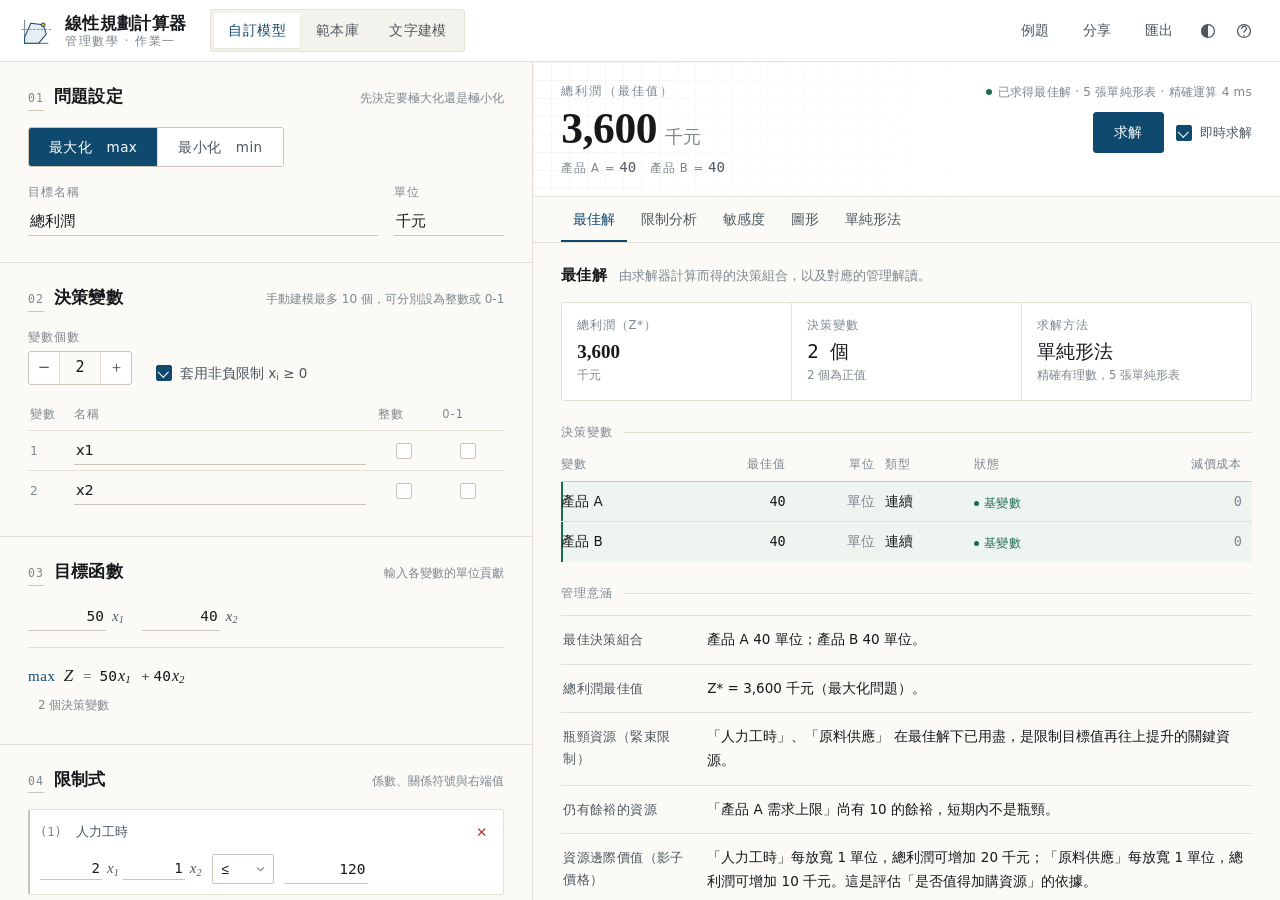
==== index.html @ 7ff19fd4 "Add files via upload" ====
<!DOCTYPE html>
<html lang="zh-Hant-TW" data-theme="light">
<head>
<meta charset="utf-8">
<meta name="viewport" content="width=device-width, initial-scale=1">
<title>線性規劃計算器 · 管理數學作業</title>
<meta name="description" content="可直接在瀏覽器使用的線性規劃計算器：建立模型、精確求解、影子價格與敏感度分析、可行區域圖形、單純形法逐步教學。">
<link rel="stylesheet" href="assets/css/app.css">
</head>
<body>
<a class="skip-link" href="#model-settings">跳至模型設定</a>

<!-- ══════════════════════ 頂部工具列 ══════════════════════ -->
<header class="topbar">
  <div class="brand">
    <svg class="brand-mark" viewBox="0 0 44 44" aria-hidden="true" focusable="false">
      <path class="brand-axis" d="M6 38V8M6 38h30"/>
      <path class="brand-region" d="M6 30 L14 12 L30 14 L34 26 L24 38 L6 38 Z"/>
      <circle class="brand-point" cx="30" cy="14" r="2.4"/>
      <path class="brand-line" d="M2 20 L42 20"/>
    </svg>
    <div class="brand-text">
      <span class="brand-title">線性規劃計算器</span>
      <span class="brand-sub">管理數學 · 作業一</span>
    </div>
  </div>

  <nav class="mode-switch" role="tablist" aria-label="建模方式">
    <button type="button" role="tab" id="tab-model" aria-controls="panel-model" aria-selected="true" data-mode="model">自訂模型</button>
    <button type="button" role="tab" id="tab-library" aria-controls="panel-library" aria-selected="false" data-mode="library">範本庫</button>
    <button type="button" role="tab" id="tab-text" aria-controls="panel-text" aria-selected="false" data-mode="text">文字建模</button>
  </nav>

  <div class="topbar-actions">
    <button type="button" class="btn btn-quiet" id="btn-examples" aria-haspopup="dialog">例題</button>
    <button type="button" class="btn btn-quiet" id="btn-share" aria-haspopup="dialog">分享</button>
    <button type="button" class="btn btn-quiet" id="btn-export" aria-haspopup="dialog">匯出</button>
    <button type="button" class="btn btn-icon" id="btn-theme" title="切換深色／淺色" aria-label="切換深色模式">
      <svg viewBox="0 0 20 20" aria-hidden="true"><circle cx="10" cy="10" r="7.2"/><path d="M10 2.8a7.2 7.2 0 000 14.4z" fill="currentColor" stroke="none"/></svg>
    </button>
    <button type="button" class="btn btn-icon" id="btn-help" title="操作說明（?）" aria-label="操作說明" aria-haspopup="dialog">
      <svg viewBox="0 0 20 20" aria-hidden="true"><path d="M7.6 7.2a2.5 2.5 0 114.1 2c-.9.8-1.7 1.2-1.7 2.3M10 14.6v.6"/><circle cx="10" cy="10" r="7.2"/></svg>
    </button>
  </div>
</header>

<!-- ══════════════════════ 工作台 ══════════════════════ -->
<main class="workbench">

  <!-- ───────────── 左：設定 ───────────── -->
  <section class="pane pane-input" aria-label="模型設定">

    <!-- 模式一：自訂模型 -->
    <div class="panel is-active" id="panel-model" role="tabpanel" aria-labelledby="tab-model">

      <div class="source-banner" id="source-banner" hidden>
        <span class="source-banner-text" id="source-banner-text"></span>
        <button type="button" class="btn btn-link" id="source-banner-reset">回到空白模型</button>
      </div>

      <section class="step" id="model-settings">
        <header class="step-head">
          <span class="step-index">01</span>
          <h2 class="step-title">問題設定</h2>
          <span class="step-hint">先決定要極大化還是極小化</span>
        </header>
        <div class="field-group">
          <div class="segmented" role="radiogroup" aria-label="問題類型">
            <button type="button" role="radio" aria-checked="true" data-sense="max" class="is-active">最大化　max</button>
            <button type="button" role="radio" aria-checked="false" data-sense="min">最小化　min</button>
          </div>
          <div class="field-row">
            <label class="field">
              <span class="field-label">目標名稱</span>
              <input type="text" id="objective-label" class="input" placeholder="總利潤" autocomplete="off">
            </label>
            <label class="field field-narrow">
              <span class="field-label">單位</span>
              <input type="text" id="objective-unit" class="input" placeholder="元" autocomplete="off">
            </label>
          </div>
        </div>
      </section>

      <section class="step">
        <header class="step-head">
          <span class="step-index">02</span>
          <h2 class="step-title">決策變數</h2>
          <span class="step-hint">手動建模最多 10 個，可分別設為整數或 0-1</span>
        </header>
        <div class="field-group">
          <div class="var-toolbar">
            <div class="stepper">
              <span class="field-label">變數個數</span>
              <div class="stepper-control">
                <button type="button" class="stepper-button" id="var-minus" aria-label="減少一個變數">−</button>
                <output id="var-count" class="stepper-value" aria-live="polite">2</output>
                <button type="button" class="stepper-button" id="var-plus" aria-label="增加一個變數">＋</button>
              </div>
            </div>
            <label class="check">
              <input type="checkbox" id="nonneg" checked>
              <span>套用非負限制 x<sub>i</sub> ≥ 0</span>
            </label>
          </div>
          <div class="var-table-wrap">
            <table class="var-table">
              <thead>
                <tr>
                  <th scope="col">變數</th>
                  <th scope="col">名稱</th>
                  <th scope="col">整數</th>
                  <th scope="col">0-1</th>
                </tr>
              </thead>
              <tbody id="var-body"></tbody>
            </table>
          </div>
        </div>
      </section>

      <section class="step">
        <header class="step-head">
          <span class="step-index">03</span>
          <h2 class="step-title">目標函數</h2>
          <span class="step-hint">輸入各變數的單位貢獻</span>
        </header>
        <div class="field-group">
          <div class="coef-grid" id="objective-inputs"></div>
          <div class="math-preview" id="objective-preview" aria-live="polite"></div>
        </div>
      </section>

      <section class="step">
        <header class="step-head">
          <span class="step-index">04</span>
          <h2 class="step-title">限制式</h2>
          <span class="step-hint">係數、關係符號與右端值</span>
        </header>
        <div class="field-group">
          <div id="constraint-list" class="constraint-list"></div>
          <div class="step-actions">
            <button type="button" class="btn btn-outline" id="add-constraint">＋ 新增限制式</button>
            <button type="button" class="btn btn-quiet" id="clear-constraints">清除全部</button>
          </div>
        </div>
      </section>

      <section class="step step-last">
        <header class="step-head">
          <span class="step-index">05</span>
          <h2 class="step-title">模型預覽</h2>
          <span class="step-hint">系統自動排版</span>
        </header>
        <div class="model-sheet">
          <div id="model-preview" class="mathblock" aria-live="polite"></div>
          <div class="model-sheet-actions">
            <button type="button" class="btn btn-quiet btn-small" id="copy-model">複製模型文字</button>
            <button type="button" class="btn btn-quiet btn-small" id="download-json">下載 JSON</button>
          </div>
        </div>
      </section>
    </div>

    <!-- 模式二：範本庫 -->
    <div class="panel" id="panel-library" role="tabpanel" aria-labelledby="tab-library" hidden>
      <section class="step">
        <header class="step-head">
          <span class="step-index">A</span>
          <h2 class="step-title">管理科學模型範本</h2>
          <span class="step-hint">輸入問題資料，系統自動建立線性規劃模型</span>
        </header>
        <div id="library-cards" class="template-cards"></div>
      </section>
      <section class="step step-last" id="template-form-section" hidden>
        <header class="step-head">
          <span class="step-index">B</span>
          <h2 class="step-title" id="template-form-title">資料輸入</h2>
          <span class="step-hint" id="template-form-hint"></span>
        </header>
        <div id="template-form"></div>
        <div class="step-actions">
          <button type="button" class="btn btn-primary" id="template-build">建立模型並求解</button>
          <button type="button" class="btn btn-quiet" id="template-cancel">取消</button>
        </div>
      </section>
    </div>

    <!-- 模式三：文字建模 -->
    <div class="panel" id="panel-text" role="tabpanel" aria-labelledby="tab-text" hidden>
      <section class="step">
        <header class="step-head">
          <span class="step-index">C</span>
          <h2 class="step-title">用一段話描述問題</h2>
          <span class="step-hint">離線規則引擎會抽取產品、利潤、資源與上限</span>
        </header>
        <div class="field-group">
          <label class="field">
            <span class="field-label">問題描述</span>
            <textarea id="nl-input" class="input textarea" rows="7" spellcheck="false"
              placeholder="例如：某工廠生產 A、B 兩種產品。每單位 A 的利潤為 30 元，每單位 B 的利潤為 50 元……"></textarea>
          </label>
          <div class="sample-row">
            <span class="field-label">範例文字</span>
            <button type="button" class="chip" data-sample="production">生產組合</button>
            <button type="button" class="chip" data-sample="diet">飼料配方</button>
            <button type="button" class="chip" data-sample="shorthand">速記格式</button>
          </div>
          <div class="field-row">
            <button type="button" class="btn btn-primary" id="nl-parse">解析並建立模型</button>
            <span class="field-note">解析結果可再回到「自訂模型」手動調整</span>
          </div>
        </div>
      </section>
      <section class="step step-last" id="nl-result-section" hidden>
        <header class="step-head">
          <span class="step-index">D</span>
          <h2 class="step-title">解析結果</h2>
          <span class="step-hint" id="nl-confidence"></span>
        </header>
        <div id="nl-result"></div>
      </section>
    </div>
  </section>

  <!-- ───────────── 右：結果 ───────────── -->
  <section class="pane pane-result" aria-label="求解結果">
    <div class="result-head" id="result-head">
      <div class="verdict">
        <div class="verdict-label" id="verdict-label">最佳解</div>
        <div class="verdict-value" id="verdict-value">—</div>
        <div class="verdict-sub" id="verdict-sub"></div>
      </div>
      <div class="verdict-side">
        <div class="solve-status" id="solve-status" aria-live="polite"></div>
        <div class="verdict-actions">
          <button type="button" class="btn btn-primary" id="btn-solve">求解</button>
          <label class="check check-compact">
            <input type="checkbox" id="auto-solve" checked>
            <span>即時求解</span>
          </label>
        </div>
      </div>
    </div>

    <div class="result-tabs" role="tablist" aria-label="結果檢視">
      <button type="button" role="tab" aria-selected="true" data-view="solution" class="is-active">最佳解</button>
      <button type="button" role="tab" aria-selected="false" data-view="constraints">限制分析</button>
      <button type="button" role="tab" aria-selected="false" data-view="sensitivity">敏感度</button>
      <button type="button" role="tab" aria-selected="false" data-view="graph">圖形</button>
      <button type="button" role="tab" aria-selected="false" data-view="simplex">單純形法</button>
      <button type="button" role="tab" aria-selected="false" data-view="integer" id="tab-integer" hidden>整數規劃</button>
    </div>

    <div class="result-body" id="result-body" role="tabpanel" tabindex="-1" aria-live="polite"></div>
  </section>
</main>

<!-- ══════════════════════ 對話框 ══════════════════════ -->
<div class="dialog-backdrop" id="dialog-backdrop" hidden>
  <div class="dialog" role="dialog" aria-modal="true" aria-labelledby="dialog-title">
    <header class="dialog-head">
      <h2 class="dialog-title" id="dialog-title">標題</h2>
      <button type="button" class="btn btn-icon" id="dialog-close" aria-label="關閉">✕</button>
    </header>
    <div class="dialog-body" id="dialog-body"></div>
    <footer class="dialog-foot" id="dialog-foot"></footer>
  </div>
</div>

<div class="toast-stack" id="toast-stack" aria-live="polite" aria-atomic="false"></div>

<!-- 行動版底部摘要列 -->
<div class="mobile-bar" id="mobile-bar">
  <div class="mobile-bar-main">
    <span class="mobile-bar-label" id="mobile-bar-label">最佳值</span>
    <span class="mobile-bar-value" id="mobile-bar-value">—</span>
  </div>
  <button type="button" class="btn btn-primary btn-small" id="mobile-bar-jump">查看結果</button>
</div>

<!-- 匯出用列印版面（螢幕上隱藏） -->
<div id="print-report" class="print-report" aria-hidden="true"></div>

<script src="assets/js/fraction.js"></script>
<script src="assets/js/solver.js"></script>
<script src="assets/js/model.js"></script>
<script src="assets/js/recipes.js"></script>
<script src="assets/js/parser.js"></script>
<script src="assets/js/graph.js"></script>
<script src="assets/js/views.js"></script>
<script src="assets/js/app.js"></script>
</body>
</html>
---- assets/css/app.css ----
/* ============================================================================
 * app.css — 線性規劃計算器
 * 設計語彙：管理數學講義／方格紙／雙色印刷（普魯士藍＋螢光筆黃）
 * ==========================================================================*/

/* ─────────────── 設計權杖 ─────────────── */
:root {
  color-scheme: light;

  --paper: #fbfaf7;
  --panel: #ffffff;
  --sunken: #f4f2ec;
  --ink: #16191c;
  --ink-2: #4d585f;
  --ink-3: #7c878e;
  --rule: #e4e0d6;
  --rule-strong: #cbc5b6;
  --grid: #efebe1;

  --pruss: #0f4a6e;
  --pruss-deep: #0a3450;
  --pruss-soft: #e6eef4;
  --marker: #f2c230;
  --marker-soft: #fbf3d6;
  --crimson: #a93b2e;
  --crimson-soft: #f8e9e6;
  --jade: #1c6b57;
  --jade-soft: #e3f0eb;

  --shadow-card: 0 1px 0 rgba(22, 25, 28, 0.03), 0 18px 40px -32px rgba(22, 25, 28, 0.5);
  --radius: 3px;
  --radius-lg: 5px;

  --font-serif: "Noto Serif TC", "Songti TC", "PMingLiU", Georgia, serif;
  --font-sans: "Noto Sans TC", "Microsoft JhengHei", "Segoe UI", system-ui, sans-serif;
  --font-mono: "Cascadia Mono", "Consolas", ui-monospace, "SFMono-Regular", monospace;

  --topbar-h: 62px;
  --pane-pad: 28px;
}

[data-theme="dark"] {
  color-scheme: dark;

  --paper: #0e1316;
  --panel: #141b1f;
  --sunken: #0a0f12;
  --ink: #e9e6df;
  --ink-2: #a9b4ba;
  --ink-3: #7d888f;
  --rule: #232d33;
  --rule-strong: #36434a;
  --grid: #1a2429;

  --pruss: #6fb2dc;
  --pruss-deep: #8cc6e8;
  --pruss-soft: #122630;
  --marker: #e9be45;
  --marker-soft: #2a2416;
  --crimson: #e07b6d;
  --crimson-soft: #2b1a17;
  --jade: #5bbfa0;
  --jade-soft: #10241e;

  --shadow-card: 0 1px 0 rgba(0, 0, 0, 0.4), 0 24px 48px -32px #000;
}

/* ─────────────── 基礎 ─────────────── */
*,
*::before,
*::after {
  box-sizing: border-box;
}

html,
body {
  height: 100%;
}

body {
  margin: 0;
  background: var(--paper);
  color: var(--ink);
  font-family: var(--font-sans);
  font-size: 15px;
  line-height: 1.7;
  font-feature-settings: "tnum" 0;
  -webkit-font-smoothing: antialiased;
  display: flex;
  flex-direction: column;
  overflow: hidden;
}

h1,
h2,
h3,
h4 {
  margin: 0;
  font-family: var(--font-serif);
  font-weight: 700;
  letter-spacing: -0.01em;
  line-height: 1.35;
}

p {
  margin: 0 0 0.8em;
}

p:last-child {
  margin-bottom: 0;
}

button {
  font: inherit;
  color: inherit;
}

sub {
  font-size: 0.68em;
  line-height: 0;
  vertical-align: baseline;
  position: relative;
  bottom: -0.22em;
  font-feature-settings: "subs";
}

.skip-link {
  position: absolute;
  left: -999px;
  top: 0;
  z-index: 200;
  background: var(--pruss);
  color: #fff;
  padding: 10px 16px;
  border-radius: var(--radius);
}

.skip-link:focus {
  left: 12px;
  top: 12px;
}

:focus-visible {
  outline: 2px solid var(--pruss);
  outline-offset: 2px;
  border-radius: 2px;
}

::selection {
  background: var(--marker);
  color: #16191c;
}

/* ─────────────── 頂部工具列 ─────────────── */
.topbar {
  flex: 0 0 auto;
  height: var(--topbar-h);
  display: flex;
  align-items: center;
  gap: 24px;
  padding: 0 20px;
  border-bottom: 1px solid var(--rule);
  background: var(--panel);
  position: relative;
  z-index: 20;
}

.brand {
  display: flex;
  align-items: center;
  gap: 11px;
  min-width: 0;
}

.brand-mark {
  width: 34px;
  height: 34px;
  flex: 0 0 auto;
  overflow: visible;
}

.brand-axis {
  fill: none;
  stroke: var(--ink-3);
  stroke-width: 1.4;
  stroke-linecap: square;
}

.brand-region {
  fill: var(--pruss-soft);
  stroke: var(--pruss);
  stroke-width: 1.3;
  stroke-linejoin: round;
}

.brand-point {
  fill: var(--marker);
  stroke: var(--pruss-deep);
  stroke-width: 1.2;
}

.brand-line {
  stroke: var(--crimson);
  stroke-width: 1.1;
  stroke-dasharray: 3 2;
  opacity: 0.85;
}

.brand-text {
  display: flex;
  flex-direction: column;
  line-height: 1.25;
  min-width: 0;
}

.brand-title {
  font-family: var(--font-serif);
  font-size: 17px;
  font-weight: 700;
  letter-spacing: 0.02em;
}

.brand-sub {
  font-size: 11.5px;
  color: var(--ink-3);
  letter-spacing: 0.14em;
}

.mode-switch {
  display: flex;
  gap: 2px;
  padding: 3px;
  background: var(--sunken);
  border: 1px solid var(--rule);
  border-radius: var(--radius);
}

.mode-switch button {
  border: 0;
  background: transparent;
  padding: 6px 14px;
  border-radius: 2px;
  font-size: 13.5px;
  color: var(--ink-2);
  cursor: pointer;
  letter-spacing: 0.03em;
  transition: background-color 0.14s ease, color 0.14s ease;
  white-space: nowrap;
}

.mode-switch button:hover {
  color: var(--ink);
  background: color-mix(in srgb, var(--panel) 60%, transparent);
}

.mode-switch button[aria-selected="true"] {
  background: var(--panel);
  color: var(--pruss);
  box-shadow: 0 1px 2px rgba(0, 0, 0, 0.07);
  font-weight: 500;
}

.topbar-actions {
  margin-left: auto;
  display: flex;
  align-items: center;
  gap: 4px;
}

/* ─────────────── 按鈕 ─────────────── */
.btn {
  display: inline-flex;
  align-items: center;
  justify-content: center;
  gap: 6px;
  border: 1px solid transparent;
  background: transparent;
  padding: 7px 14px;
  border-radius: var(--radius);
  font-size: 13.5px;
  cursor: pointer;
  white-space: nowrap;
  transition: background-color 0.14s ease, border-color 0.14s ease, color 0.14s ease,
    transform 0.08s ease;
}

.btn:active {
  transform: translateY(0.5px);
}

.btn-primary {
  background: var(--pruss);
  border-color: var(--pruss);
  color: #fff;
  letter-spacing: 0.04em;
  padding: 8px 20px;
}

.btn-primary:hover {
  background: var(--pruss-deep);
  border-color: var(--pruss-deep);
}

.btn-primary:disabled {
  opacity: 0.45;
  cursor: not-allowed;
}

.btn-outline {
  border-color: var(--rule-strong);
  color: var(--ink-2);
  background: var(--panel);
}

.btn-outline:hover {
  border-color: var(--pruss);
  color: var(--pruss);
}

.btn-quiet {
  color: var(--ink-2);
}

.btn-quiet:hover {
  background: var(--sunken);
  color: var(--ink);
}

.btn-link {
  color: var(--pruss);
  padding: 2px 4px;
  text-decoration: underline;
  text-underline-offset: 3px;
  text-decoration-thickness: 1px;
  font-size: 13px;
}

.btn-icon {
  width: 32px;
  height: 32px;
  padding: 0;
  border-radius: var(--radius);
  color: var(--ink-2);
}

.btn-icon svg {
  width: 18px;
  height: 18px;
  fill: none;
  stroke: currentColor;
  stroke-width: 1.4;
  stroke-linecap: round;
}

.btn-icon:hover {
  background: var(--sunken);
  color: var(--ink);
}

.btn-small {
  padding: 4px 10px;
  font-size: 12.5px;
  border: 1px solid var(--rule);
}

.btn-danger-quiet {
  color: var(--crimson);
}

.btn-danger-quiet:hover {
  background: var(--crimson-soft);
}

/* ─────────────── 工作台 ─────────────── */
.workbench {
  flex: 1 1 auto;
  display: grid;
  grid-template-columns: minmax(430px, 5fr) minmax(520px, 7fr);
  min-height: 0;
}

.pane {
  min-height: 0;
  overflow-y: auto;
  overscroll-behavior: contain;
}

.pane-input {
  border-right: 1px solid var(--rule);
  background: var(--paper);
  padding: 0 0 64px;
}

.pane-result {
  background: var(--paper);
  display: flex;
  flex-direction: column;
  padding: 0;
  overflow: hidden;
}

.pane::-webkit-scrollbar,
.result-body::-webkit-scrollbar,
.table-scroll::-webkit-scrollbar {
  width: 10px;
  height: 10px;
}

.pane::-webkit-scrollbar-thumb,
.result-body::-webkit-scrollbar-thumb,
.table-scroll::-webkit-scrollbar-thumb {
  background: var(--rule-strong);
  border-radius: 6px;
  border: 3px solid var(--paper);
}

/* ─────────────── 步驟區塊 ─────────────── */
.panel {
  display: none;
}

.panel.is-active {
  display: block;
}

.step {
  padding: 24px var(--pane-pad) 26px;
  border-bottom: 1px solid var(--rule);
}

.step-last {
  border-bottom: 0;
}

.step-head {
  display: flex;
  align-items: baseline;
  gap: 10px;
  margin-bottom: 16px;
  flex-wrap: wrap;
}

.step-index {
  font-family: var(--font-mono);
  font-size: 11.5px;
  color: var(--ink-3);
  letter-spacing: 0.1em;
  border-bottom: 1px solid var(--rule-strong);
  padding-bottom: 1px;
}

.step-title {
  font-size: 17px;
  letter-spacing: 0.01em;
}

.step-hint {
  font-size: 12px;
  color: var(--ink-3);
  margin-left: auto;
  text-align: right;
}

.field-group {
  display: flex;
  flex-direction: column;
  gap: 16px;
}

.field-row {
  display: flex;
  gap: 16px;
  align-items: flex-end;
  flex-wrap: wrap;
}

.field {
  display: flex;
  flex-direction: column;
  gap: 4px;
  flex: 1 1 180px;
  min-width: 0;
}

.field-narrow {
  flex: 0 0 110px;
}

.field-label {
  font-size: 11.5px;
  color: var(--ink-3);
  letter-spacing: 0.08em;
}

.field-note {
  font-size: 12px;
  color: var(--ink-3);
}

/* 空白填寫式輸入框：底線 + 聚焦時的螢光筆 */
.input {
  width: 100%;
  border: 0;
  border-bottom: 1px solid var(--rule-strong);
  background: transparent;
  padding: 6px 2px;
  font-family: inherit;
  font-size: 14.5px;
  color: var(--ink);
  border-radius: 0;
  transition: border-color 0.14s ease, background-color 0.14s ease;
}

.input:hover {
  border-bottom-color: var(--ink-3);
}

.input:focus {
  outline: none;
  border-bottom-color: var(--pruss);
  background: linear-gradient(180deg, transparent 40%, var(--marker-soft) 40%);
}

.input::placeholder {
  color: var(--ink-3);
  opacity: 0.72;
}

.input[aria-invalid="true"] {
  border-bottom-color: var(--crimson);
  background: linear-gradient(180deg, transparent 40%, var(--crimson-soft) 40%);
}

.input-num {
  font-family: var(--font-mono);
  font-variant-numeric: tabular-nums;
  text-align: right;
}

.textarea {
  border: 1px solid var(--rule-strong);
  border-radius: var(--radius);
  padding: 10px 12px;
  line-height: 1.75;
  resize: vertical;
  background: var(--panel);
  font-size: 14px;
}

.textarea:focus {
  outline: none;
  border-color: var(--pruss);
  background: var(--panel);
  box-shadow: 0 0 0 3px var(--pruss-soft);
}

.input-boxed {
  border: 1px solid var(--rule-strong);
  border-radius: 2px;
  padding: 4px 6px;
  background: var(--panel);
}

.input-boxed:focus {
  background: var(--panel);
  border-color: var(--pruss);
  box-shadow: 0 0 0 2px var(--pruss-soft);
}

.select {
  appearance: none;
  border: 1px solid var(--rule-strong);
  border-radius: 2px;
  background: var(--panel)
    url("data:image/svg+xml;charset=utf-8,%3Csvg xmlns='http://www.w3.org/2000/svg' viewBox='0 0 10 7'%3E%3Cpath d='M1 1.5 5 5.5 9 1.5' fill='none' stroke='%237c878e' stroke-width='1.3'/%3E%3C/svg%3E")
    no-repeat right 8px center / 9px;
  padding: 6px 24px 6px 9px;
  font-size: 14px;
  color: var(--ink);
  cursor: pointer;
}

.select:focus {
  outline: none;
  border-color: var(--pruss);
  box-shadow: 0 0 0 2px var(--pruss-soft);
}

/* 分段控制 */
.segmented {
  display: inline-flex;
  border: 1px solid var(--rule-strong);
  border-radius: var(--radius);
  overflow: hidden;
  align-self: flex-start;
}

.segmented button {
  border: 0;
  background: var(--panel);
  padding: 8px 20px;
  font-size: 13.5px;
  cursor: pointer;
  color: var(--ink-2);
  letter-spacing: 0.03em;
  transition: background-color 0.14s ease, color 0.14s ease;
}

.segmented button + button {
  border-left: 1px solid var(--rule);
}

.segmented button[aria-checked="true"] {
  background: var(--pruss);
  color: #fff;
}

/* 勾選 */
.check {
  display: inline-flex;
  align-items: center;
  gap: 8px;
  font-size: 13.5px;
  color: var(--ink-2);
  cursor: pointer;
  user-select: none;
}

.check input,
.var-table input[type="checkbox"] {
  appearance: none;
  width: 16px;
  height: 16px;
  border: 1px solid var(--rule-strong);
  border-radius: 2px;
  background: var(--panel);
  position: relative;
  cursor: pointer;
  flex: 0 0 auto;
  margin: 0;
  vertical-align: middle;
}

.check input:checked,
.var-table input[type="checkbox"]:checked {
  background: var(--pruss);
  border-color: var(--pruss);
}

.check input:checked::after,
.var-table input[type="checkbox"]:checked::after {
  content: "";
  position: absolute;
  inset: 3px;
  border-left: 1.6px solid #fff;
  border-bottom: 1.6px solid #fff;
  transform: rotate(-45deg) translateY(-1px);
}

.check-compact {
  font-size: 12.5px;
}

/* 變數列 */
.var-toolbar {
  display: flex;
  align-items: flex-end;
  gap: 24px;
  flex-wrap: wrap;
}

.stepper {
  display: flex;
  flex-direction: column;
  gap: 4px;
}

.stepper-control {
  display: inline-flex;
  align-items: center;
  border: 1px solid var(--rule-strong);
  border-radius: var(--radius);
  overflow: hidden;
}

.stepper-button {
  width: 30px;
  height: 30px;
  border: 0;
  background: var(--panel);
  color: var(--ink-2);
  cursor: pointer;
  font-size: 15px;
  line-height: 1;
}

.stepper-button:hover {
  background: var(--sunken);
  color: var(--pruss);
}

.stepper-value {
  min-width: 42px;
  text-align: center;
  font-family: var(--font-mono);
  font-size: 15px;
  font-variant-numeric: tabular-nums;
  border-left: 1px solid var(--rule);
  border-right: 1px solid var(--rule);
  padding: 3px 0;
}

.var-table-wrap {
  overflow-x: auto;
}

.var-table {
  width: 100%;
  border-collapse: collapse;
  font-size: 13.5px;
}

.var-table th {
  text-align: left;
  font-weight: 400;
  font-size: 11.5px;
  color: var(--ink-3);
  letter-spacing: 0.08em;
  padding: 4px 10px 6px 2px;
  border-bottom: 1px solid var(--rule);
}

.var-table td {
  padding: 5px 10px 5px 2px;
  border-bottom: 1px solid var(--rule);
  vertical-align: middle;
}

.var-table td:first-child {
  font-family: var(--font-mono);
  color: var(--ink-3);
  width: 44px;
  font-size: 12.5px;
}

.var-table td:nth-child(3),
.var-table td:nth-child(4) {
  width: 64px;
  text-align: center;
}

.var-table tr:last-child td {
  border-bottom: 0;
}

/* 係數輸入格 */
.coef-grid {
  display: flex;
  flex-wrap: wrap;
  gap: 10px 18px;
}

.coef-cell {
  display: flex;
  align-items: baseline;
  gap: 6px;
  flex: 0 0 auto;
}

.coef-cell .input {
  width: 78px;
  text-align: right;
  font-family: var(--font-mono);
  font-variant-numeric: tabular-nums;
}

.coef-var {
  font-family: var(--font-serif);
  font-style: italic;
  font-size: 15px;
  color: var(--ink-2);
}

/* 限制式編輯 */
.constraint-list {
  display: flex;
  flex-direction: column;
  gap: 10px;
}

.constraint {
  border: 1px solid var(--rule);
  border-left: 2px solid var(--rule-strong);
  border-radius: var(--radius);
  background: var(--panel);
  transition: border-color 0.14s ease, box-shadow 0.14s ease;
}

.constraint:focus-within {
  border-color: var(--rule-strong);
  border-left-color: var(--pruss);
  box-shadow: var(--shadow-card);
}

.constraint-head {
  display: flex;
  align-items: center;
  gap: 8px;
  padding: 6px 8px 4px 10px;
}

.constraint-index {
  font-family: var(--font-mono);
  font-size: 12px;
  color: var(--ink-3);
  width: 26px;
  flex: 0 0 auto;
}

.constraint-label {
  flex: 1 1 auto;
  border-bottom-color: transparent;
  font-size: 13px;
  color: var(--ink-2);
}

.constraint-body {
  display: flex;
  align-items: center;
  flex-wrap: wrap;
  gap: 6px 4px;
  padding: 2px 10px 10px;
}

.expr-cell {
  display: inline-flex;
  align-items: baseline;
  gap: 5px;
}

.constraint .input-coef {
  width: 62px;
  text-align: right;
  font-family: var(--font-mono);
  font-variant-numeric: tabular-nums;
  font-size: 14px;
  padding: 3px 2px;
}

.constraint-op {
  margin: 0 6px;
  width: 62px;
}

.constraint-rhs {
  width: 84px;
  text-align: right;
  font-family: var(--font-mono);
  font-variant-numeric: tabular-nums;
}

.step-actions {
  display: flex;
  align-items: center;
  gap: 10px;
  flex-wrap: wrap;
}

/* 模型預覽 */
.model-sheet {
  border: 1px solid var(--rule);
  border-radius: var(--radius-lg);
  background: var(--panel);
  background-image: linear-gradient(var(--grid) 1px, transparent 1px),
    linear-gradient(90deg, var(--grid) 1px, transparent 1px);
  background-size: 22px 22px;
  background-position: -1px -1px;
  padding: 18px 20px;
}

.model-sheet .mathblock {
  position: relative;
}

.model-sheet-actions {
  display: flex;
  gap: 8px;
  margin-top: 14px;
  padding-top: 12px;
  border-top: 1px solid var(--rule);
}

/* ─────────────── 數學排版 ─────────────── */
.mathblock {
  display: flex;
  flex-direction: column;
  gap: 6px;
  font-size: 16px;
  color: var(--ink);
}

.mathblock-subject {
  font-size: 12px;
  color: var(--ink-3);
  letter-spacing: 0.06em;
  margin: 8px 0 2px;
  font-style: italic;
  font-family: var(--font-serif);
}

.mathline {
  display: flex;
  align-items: baseline;
  flex-wrap: wrap;
  gap: 0 2px;
  line-height: 1.9;
}

.mathline-constraint {
  padding-left: 2px;
}

.mathline-muted {
  color: var(--ink-3);
  font-size: 14px;
}

.math-keyword {
  font-family: var(--font-serif);
  font-size: 15px;
  color: var(--pruss);
  margin-right: 6px;
  letter-spacing: 0.04em;
}

.math-objective {
  font-family: var(--font-serif);
  font-style: italic;
  font-size: 17px;
  margin-right: 2px;
}

.math-eq,
.math-rel {
  font-family: var(--font-serif);
  color: var(--ink-2);
  margin: 0 6px;
}

.math-rel {
  color: var(--crimson);
}

.math-term {
  display: inline-flex;
  align-items: baseline;
  white-space: nowrap;
}

.math-term + .math-term {
  margin-left: 9px;
}

.math-sign {
  color: var(--ink-2);
  margin-right: 4px;
  font-family: var(--font-mono);
  font-size: 13px;
}

.math-coef {
  font-family: var(--font-mono);
  font-variant-numeric: tabular-nums;
  font-size: 14.5px;
  color: var(--ink);
}

.math-var {
  font-family: var(--font-serif);
  font-style: italic;
  font-size: 16px;
  margin-left: 1px;
}

.math-rhs {
  font-family: var(--font-mono);
  font-variant-numeric: tabular-nums;
  font-size: 14.5px;
}

.math-label {
  margin-left: 10px;
  font-size: 12px;
  color: var(--ink-3);
  padding-left: 8px;
  border-left: 1px solid var(--rule);
}

.math-index {
  font-family: var(--font-mono);
  font-size: 11.5px;
  color: var(--ink-3);
  margin-right: 8px;
  min-width: 18px;
}

.math-sep {
  color: var(--ink-3);
}

.math-note {
  font-size: 12px;
  color: var(--ink-3);
  margin-left: 10px;
}

.math-invalid {
  color: var(--crimson);
}

.math-zero {
  color: var(--ink-3);
}

.math-preview {
  border-top: 1px solid var(--rule);
  padding-top: 12px;
}

.math-inline {
  font-size: 12px;
  color: var(--ink-3);
  line-height: 1.5;
}

.math-inline .mathline {
  line-height: 1.5;
}

.math-inline .math-coef,
.math-inline .math-var,
.math-inline .math-rhs {
  font-size: 12px;
}

.math-inline .math-term + .math-term {
  margin-left: 3px;
}

.math-inline .math-rel {
  margin: 0 3px;
}

/* ─────────────── 結果標頭 ─────────────── */
.result-head {
  flex: 0 0 auto;
  display: flex;
  align-items: flex-start;
  gap: 24px;
  padding: 20px var(--pane-pad) 16px;
  border-bottom: 1px solid var(--rule);
  background: var(--panel);
  position: relative;
  overflow: hidden;
}

.result-head::before {
  content: "";
  position: absolute;
  inset: 0;
  background-image: linear-gradient(var(--grid) 1px, transparent 1px),
    linear-gradient(90deg, var(--grid) 1px, transparent 1px);
  background-size: 18px 18px;
  -webkit-mask-image: linear-gradient(105deg, rgba(0, 0, 0, 0.9), transparent 62%);
  mask-image: linear-gradient(105deg, rgba(0, 0, 0, 0.9), transparent 62%);
  opacity: 0.55;
  pointer-events: none;
}

.verdict {
  position: relative;
  min-width: 0;
  flex: 1 1 auto;
}

.verdict-label {
  font-size: 11.5px;
  letter-spacing: 0.18em;
  color: var(--ink-3);
  margin-bottom: 2px;
}

.verdict-value {
  font-family: var(--font-serif);
  font-size: clamp(30px, 3.4vw, 44px);
  font-weight: 700;
  line-height: 1.12;
  letter-spacing: -0.01em;
  font-variant-numeric: tabular-nums;
  font-feature-settings: "tnum";
  word-break: break-all;
}

.verdict-value.is-muted {
  color: var(--ink-3);
  font-size: 24px;
  font-weight: 500;
}

.verdict-value.is-error {
  color: var(--crimson);
  font-size: 24px;
  font-weight: 500;
}

.verdict-sub {
  font-size: 13px;
  color: var(--ink-2);
  margin-top: 4px;
  display: flex;
  flex-wrap: wrap;
  gap: 4px 14px;
}

.verdict-sub .kv {
  display: inline-flex;
  align-items: baseline;
  gap: 5px;
}

.verdict-sub .k {
  color: var(--ink-3);
  font-size: 11.5px;
  letter-spacing: 0.06em;
}

.verdict-sub .eq {
  color: var(--ink-3);
  font-size: 11.5px;
}

.verdict-sub .v {
  font-family: var(--font-mono);
  font-variant-numeric: tabular-nums;
  font-size: 14px;
}

.verdict-side {
  position: relative;
  display: flex;
  flex-direction: column;
  align-items: flex-end;
  gap: 10px;
  flex: 0 0 auto;
}

.solve-status {
  font-size: 12px;
  color: var(--ink-3);
  display: flex;
  align-items: center;
  gap: 6px;
  min-height: 18px;
  letter-spacing: 0.02em;
}

.status-dot {
  width: 6px;
  height: 6px;
  border-radius: 50%;
  background: var(--jade);
  flex: 0 0 auto;
}

.status-dot.is-warn {
  background: var(--marker);
}

.status-dot.is-error {
  background: var(--crimson);
}

.verdict-actions {
  display: flex;
  align-items: center;
  gap: 12px;
}

/* ─────────────── 分頁 ─────────────── */
.result-tabs {
  flex: 0 0 auto;
  display: flex;
  gap: 2px;
  padding: 0 var(--pane-pad);
  background: var(--paper);
  border-bottom: 1px solid var(--rule);
  overflow-x: auto;
  scrollbar-width: none;
}

.result-tabs::-webkit-scrollbar {
  display: none;
}

.result-tabs button {
  border: 0;
  background: transparent;
  padding: 11px 12px 9px;
  font-size: 13.5px;
  color: var(--ink-2);
  cursor: pointer;
  border-bottom: 2px solid transparent;
  white-space: nowrap;
  transition: color 0.14s ease, border-color 0.14s ease;
}

.result-tabs button:hover {
  color: var(--ink);
}

.result-tabs button[aria-selected="true"] {
  color: var(--pruss);
  border-bottom-color: var(--pruss);
  font-weight: 500;
}

.result-body {
  flex: 1 1 auto;
  overflow-y: auto;
  padding: 22px var(--pane-pad) 56px;
  min-height: 0;
}

.view {
  animation: view-in 0.18s ease-out;
}

@keyframes view-in {
  from {
    opacity: 0;
    transform: translateY(4px);
  }
  to {
    opacity: 1;
    transform: none;
  }
}

.view-head {
  display: flex;
  align-items: baseline;
  gap: 12px;
  margin-bottom: 16px;
  flex-wrap: wrap;
}

.view-title {
  font-size: 15px;
  font-family: var(--font-serif);
  font-weight: 700;
  letter-spacing: 0.01em;
}

.view-desc {
  font-size: 12.5px;
  color: var(--ink-3);
  flex: 1 1 260px;
}

/* ─────────────── 資料表 ─────────────── */
.data-table {
  width: 100%;
  border-collapse: collapse;
  font-size: 13.5px;
}

.data-table th {
  text-align: left;
  font-weight: 400;
  font-size: 11.5px;
  letter-spacing: 0.07em;
  color: var(--ink-3);
  padding: 0 10px 7px 0;
  border-bottom: 1px solid var(--rule-strong);
  white-space: nowrap;
}

.data-table td {
  padding: 8px 10px 8px 0;
  border-bottom: 1px solid var(--rule);
  vertical-align: baseline;
}

.data-table tbody tr:last-child td {
  border-bottom: 0;
}

.data-table .num {
  font-family: var(--font-mono);
  font-variant-numeric: tabular-nums;
  text-align: right;
  white-space: nowrap;
}

.data-table th.num {
  text-align: right;
  font-family: var(--font-sans);
}

.data-table .strong {
  font-weight: 500;
}

.data-table .muted {
  color: var(--ink-3);
}

.data-table .row-binding td {
  background: color-mix(in srgb, var(--jade-soft) 55%, transparent);
}

.data-table .row-binding td:first-child {
  box-shadow: inset 2px 0 0 var(--jade);
}

.table-scroll {
  overflow-x: auto;
  max-width: 100%;
}

/* 狀態標記 */
.tag {
  display: inline-flex;
  align-items: center;
  gap: 5px;
  font-size: 11.5px;
  letter-spacing: 0.04em;
  color: var(--ink-2);
  white-space: nowrap;
}

.tag::before {
  content: "";
  width: 5px;
  height: 5px;
  border-radius: 50%;
  background: currentColor;
  flex: 0 0 auto;
}

.tag-binding {
  color: var(--jade);
}

.tag-slack {
  color: var(--ink-3);
}

.tag-warn {
  color: var(--crimson);
}

.tag-info {
  color: var(--pruss);
}

/* ─────────────── 卡片／摘要 ─────────────── */
.summary-grid {
  display: grid;
  grid-template-columns: repeat(3, minmax(0, 1fr));
  gap: 1px;
  background: var(--rule);
  border: 1px solid var(--rule);
  border-radius: var(--radius);
  overflow: hidden;
  margin-bottom: 20px;
}

.summary-grid.is-four {
  grid-template-columns: repeat(2, minmax(0, 1fr));
}

@media (max-width: 700px) {
  .summary-grid,
  .summary-grid.is-four {
    grid-template-columns: repeat(2, minmax(0, 1fr));
  }

  .summary-grid .summary-cell:last-child:nth-child(odd) {
    grid-column: span 2;
  }
}

.summary-cell {
  background: var(--panel);
  padding: 13px 15px 14px;
}

.summary-label {
  font-size: 11.5px;
  color: var(--ink-3);
  letter-spacing: 0.07em;
  margin-bottom: 3px;
}

.summary-value {
  font-family: var(--font-mono);
  font-variant-numeric: tabular-nums;
  font-size: 19px;
  line-height: 1.35;
  word-break: break-all;
}

.summary-value.is-serif {
  font-family: var(--font-serif);
  font-weight: 700;
}

.summary-note {
  font-size: 11.5px;
  color: var(--ink-3);
  margin-top: 2px;
}

.notes {
  display: flex;
  flex-direction: column;
  gap: 0;
  border-top: 1px solid var(--rule);
}

.note {
  display: flex;
  gap: 12px;
  padding: 12px 2px;
  border-bottom: 1px solid var(--rule);
}

.note-title {
  flex: 0 0 132px;
  font-size: 12.5px;
  color: var(--ink-2);
  letter-spacing: 0.03em;
  padding-top: 1px;
}

.note-text {
  flex: 1 1 auto;
  font-size: 13.5px;
  line-height: 1.75;
  color: var(--ink);
}

.note-text .hl {
  background: linear-gradient(180deg, transparent 58%, var(--marker-soft) 58%);
  padding: 0 1px;
  font-variant-numeric: tabular-nums;
}

.callout {
  border: 1px solid var(--rule);
  border-left: 2px solid var(--pruss);
  background: var(--panel);
  border-radius: var(--radius);
  padding: 12px 14px;
  font-size: 13px;
  color: var(--ink-2);
  margin-top: 16px;
}

.callout.is-warn {
  border-left-color: var(--marker);
  background: color-mix(in srgb, var(--marker-soft) 45%, var(--panel));
}

.callout.is-error {
  border-left-color: var(--crimson);
  background: color-mix(in srgb, var(--crimson-soft) 45%, var(--panel));
}

.callout-title {
  font-family: var(--font-serif);
  font-weight: 700;
  color: var(--ink);
  font-size: 13.5px;
  margin-bottom: 3px;
}

.empty-state {
  padding: 42px 24px;
  text-align: center;
  color: var(--ink-3);
}

.empty-state-title {
  font-family: var(--font-serif);
  font-size: 16px;
  color: var(--ink-2);
  margin-bottom: 6px;
}

.empty-state-text {
  font-size: 13px;
  max-width: 42ch;
  margin: 0 auto 16px;
  line-height: 1.8;
}

/* ─────────────── 圖形 ─────────────── */
.graph-layout {
  display: grid;
  grid-template-columns: minmax(0, 1fr);
  gap: 14px;
}

.graph-frame {
  border: 1px solid var(--rule);
  border-radius: var(--radius-lg);
  background: var(--panel);
  padding: 8px;
}

.graph-svg {
  width: 100%;
  height: auto;
  display: block;
  touch-action: manipulation;
}

.graph-svg text {
  font-family: var(--font-sans);
  fill: var(--ink-2);
  font-size: 10.5px;
}

.graph-svg .axis-line {
  stroke: var(--ink-3);
  stroke-width: 1.1;
}

.graph-svg .grid-line {
  stroke: var(--grid);
  stroke-width: 1;
}

.graph-svg .constraint-line {
  stroke: var(--pruss);
  stroke-width: 1.5;
  fill: none;
}

.graph-svg .constraint-line.is-binding {
  stroke: var(--crimson);
  stroke-width: 1.9;
}

.graph-svg .feasible-region {
  fill: color-mix(in srgb, var(--pruss) 14%, transparent);
  stroke: var(--pruss);
  stroke-width: 1;
  stroke-opacity: 0.35;
}

.graph-svg .iso-line {
  stroke: var(--crimson);
  stroke-width: 1.3;
  stroke-dasharray: 5 3;
}

.graph-svg .optimal-point {
  fill: var(--marker);
  stroke: var(--pruss-deep);
  stroke-width: 1.6;
}

.graph-svg .vertex-point {
  fill: var(--panel);
  stroke: var(--pruss);
  stroke-width: 1.2;
}

.graph-svg .integer-point {
  fill: var(--jade);
  opacity: 0.75;
}

.graph-legend {
  display: flex;
  flex-wrap: wrap;
  gap: 6px 18px;
  padding: 8px 6px 2px;
  font-size: 12px;
  color: var(--ink-3);
}

.legend-item {
  display: inline-flex;
  align-items: center;
  gap: 6px;
}

.legend-swatch {
  width: 16px;
  height: 2px;
  background: var(--pruss);
  flex: 0 0 auto;
}

.legend-swatch.is-binding {
  background: var(--crimson);
}

.legend-swatch.is-region {
  height: 10px;
  background: color-mix(in srgb, var(--pruss) 16%, transparent);
  border: 1px solid color-mix(in srgb, var(--pruss) 40%, transparent);
}

.legend-swatch.is-iso {
  background: repeating-linear-gradient(
    90deg,
    var(--crimson) 0 4px,
    transparent 4px 7px
  );
}

.legend-dot {
  width: 8px;
  height: 8px;
  border-radius: 50%;
  background: var(--marker);
  border: 1px solid var(--pruss-deep);
  flex: 0 0 auto;
}

.graph-controls {
  display: flex;
  align-items: center;
  gap: 14px;
  flex-wrap: wrap;
  padding: 10px 2px 0;
  font-size: 12.5px;
  color: var(--ink-2);
}

.slider {
  appearance: none;
  height: 2px;
  background: var(--rule-strong);
  flex: 1 1 160px;
  min-width: 120px;
  cursor: pointer;
  border-radius: 2px;
}

.slider::-webkit-slider-thumb {
  appearance: none;
  width: 13px;
  height: 13px;
  border-radius: 50%;
  background: var(--pruss);
  border: 2px solid var(--panel);
  box-shadow: 0 0 0 1px var(--pruss);
  cursor: grab;
}

.slider:focus-visible {
  outline: 2px solid var(--pruss);
  outline-offset: 6px;
}

.graph-readout {
  font-family: var(--font-mono);
  font-variant-numeric: tabular-nums;
  font-size: 12.5px;
  color: var(--ink-2);
  white-space: nowrap;
}

/* ─────────────── 單純形表 ─────────────── */
.iteration-bar {
  display: flex;
  align-items: center;
  gap: 10px;
  flex-wrap: wrap;
  margin-bottom: 14px;
}

.iteration-steps {
  display: flex;
  gap: 3px;
  flex-wrap: wrap;
}

.iteration-chip {
  min-width: 30px;
  border: 1px solid var(--rule-strong);
  background: var(--panel);
  border-radius: 2px;
  padding: 3px 7px;
  font-family: var(--font-mono);
  font-size: 12px;
  cursor: pointer;
  color: var(--ink-2);
}

.iteration-chip:hover {
  border-color: var(--pruss);
  color: var(--pruss);
}

.iteration-chip.is-active {
  background: var(--pruss);
  border-color: var(--pruss);
  color: #fff;
}

.iteration-chip.is-phase-one {
  border-style: dashed;
}

.tableau-wrap {
  overflow: auto;
  border: 1px solid var(--rule);
  border-radius: var(--radius);
  background: var(--panel);
  max-height: 480px;
}

.tableau {
  border-collapse: collapse;
  font-family: var(--font-mono);
  font-variant-numeric: tabular-nums;
  font-size: 12.5px;
  white-space: nowrap;
}

.tableau th,
.tableau td {
  padding: 5px 10px;
  border-bottom: 1px solid var(--rule);
  border-right: 1px solid var(--rule);
  text-align: right;
}

.tableau thead th {
  position: sticky;
  top: 0;
  background: var(--sunken);
  color: var(--ink-2);
  font-weight: 500;
  font-size: 11.5px;
  z-index: 2;
  text-align: center;
}

.tableau tbody th {
  position: sticky;
  left: 0;
  background: var(--panel);
  color: var(--ink-2);
  font-weight: 500;
  text-align: left;
  z-index: 1;
  border-right: 1px solid var(--rule-strong);
}

.tableau thead th:first-child {
  left: 0;
  z-index: 3;
  text-align: left;
}

.tableau .is-entering {
  background: var(--marker-soft);
  box-shadow: inset 0 0 0 1px color-mix(in srgb, var(--marker) 60%, transparent);
}

.tableau .is-leaving th {
  background: var(--pruss-soft);
}

.tableau .is-leaving td {
  background: var(--pruss-soft);
}

.tableau .rhs-col {
  border-left: 1px solid var(--rule-strong);
  background: color-mix(in srgb, var(--sunken) 60%, transparent);
}

.tableau .d-row th,
.tableau .d-row td {
  background: var(--sunken);
  color: var(--ink-2);
  border-top: 1px solid var(--rule-strong);
}

.tableau .basic-name {
  color: var(--pruss);
}

.tableau-note {
  font-size: 12px;
  color: var(--ink-3);
  margin-top: 10px;
  line-height: 1.8;
}

.iteration-explain {
  font-size: 13px;
  color: var(--ink-2);
  line-height: 1.85;
  padding: 12px 14px;
  border-left: 2px solid var(--marker);
  background: color-mix(in srgb, var(--marker-soft) 40%, var(--panel));
  border-radius: var(--radius);
  margin-bottom: 14px;
}

.iteration-explain b {
  font-weight: 500;
  color: var(--ink);
  font-family: var(--font-mono);
}

/* ─────────────── 範本庫 ─────────────── */
.template-cards {
  display: grid;
  gap: 10px;
}

.template-card {
  text-align: left;
  border: 1px solid var(--rule);
  border-radius: var(--radius-lg);
  background: var(--panel);
  padding: 14px 16px;
  cursor: pointer;
  transition: border-color 0.14s ease, box-shadow 0.14s ease, transform 0.14s ease;
}

.template-card:hover {
  border-color: var(--pruss);
  box-shadow: var(--shadow-card);
}

.template-card.is-selected {
  border-color: var(--pruss);
  box-shadow: inset 0 0 0 1px var(--pruss);
}

.template-name {
  font-family: var(--font-serif);
  font-size: 15.5px;
  font-weight: 700;
  display: flex;
  align-items: baseline;
  gap: 8px;
}

.template-sub {
  font-size: 11.5px;
  color: var(--ink-3);
  letter-spacing: 0.04em;
  font-family: var(--font-sans);
  font-weight: 400;
}

.template-desc {
  font-size: 12.5px;
  color: var(--ink-2);
  margin-top: 4px;
  line-height: 1.7;
}

.template-form-head {
  display: flex;
  align-items: baseline;
  justify-content: space-between;
  gap: 12px;
  margin-bottom: 10px;
  flex-wrap: wrap;
}

.matrix-table {
  border-collapse: collapse;
  font-size: 13px;
  width: 100%;
}

.matrix-table th,
.matrix-table td {
  border: 1px solid var(--rule);
  padding: 3px 4px;
  text-align: center;
}

.matrix-table thead th {
  background: var(--sunken);
  font-weight: 400;
  font-size: 11.5px;
  color: var(--ink-3);
  letter-spacing: 0.05em;
}

.matrix-table .corner {
  background: var(--sunken);
  font-size: 11px;
  color: var(--ink-3);
  text-align: left;
}

.matrix-table .row-head {
  background: color-mix(in srgb, var(--sunken) 55%, transparent);
  text-align: left;
  padding: 2px 4px;
}

.matrix-table .row-total,
.matrix-table .col-total {
  background: color-mix(in srgb, var(--marker-soft) 40%, transparent);
}

.matrix-table .input {
  border-bottom: 0;
  padding: 3px 4px;
  font-size: 12.5px;
  text-align: center;
  font-family: var(--font-mono);
  width: 100%;
  min-width: 48px;
}

.result-matrix {
  font-size: 13px;
}

.result-matrix td {
  font-family: var(--font-mono);
  font-variant-numeric: tabular-nums;
  line-height: 1.35;
  padding: 4px 6px;
}

.result-matrix td.has-flow {
  background: color-mix(in srgb, var(--jade-soft) 62%, transparent);
  font-weight: 500;
}

.result-matrix td.is-zero {
  color: var(--ink-3);
}

.result-matrix .cell-sub {
  display: block;
  font-size: 10px;
  color: var(--ink-3);
  font-weight: 400;
}

.result-matrix .row-total,
.result-matrix .col-total {
  background: color-mix(in srgb, var(--marker-soft) 45%, transparent);
  font-weight: 500;
}

.matrix-table .input:focus {
  background: var(--marker-soft);
}

.matrix-table .input-name {
  font-family: var(--font-sans);
  text-align: left;
  min-width: 74px;
}

.matrix-hint {
  font-size: 12px;
  color: var(--ink-3);
  margin-top: 8px;
  display: flex;
  justify-content: space-between;
  gap: 12px;
  flex-wrap: wrap;
}

/* 文字建模結果 */
.parse-findings {
  display: grid;
  grid-template-columns: repeat(auto-fit, minmax(190px, 1fr));
  gap: 1px;
  background: var(--rule);
  border: 1px solid var(--rule);
  border-radius: var(--radius);
  overflow: hidden;
  margin-bottom: 14px;
}

.parse-finding {
  background: var(--panel);
  padding: 9px 12px;
}

.parse-finding .k {
  font-size: 11px;
  color: var(--ink-3);
  letter-spacing: 0.05em;
}

.parse-finding .v {
  font-family: var(--font-mono);
  font-size: 13.5px;
  font-variant-numeric: tabular-nums;
}

.confidence-bar {
  display: flex;
  align-items: center;
  gap: 10px;
  font-size: 12px;
  color: var(--ink-3);
}

.confidence-track {
  width: 120px;
  height: 4px;
  background: var(--rule);
  border-radius: 2px;
  overflow: hidden;
}

.confidence-fill {
  height: 100%;
  background: var(--jade);
}

.confidence-fill.is-low {
  background: var(--marker);
}

/* ─────────────── 例題／晶片 ─────────────── */
.sample-row {
  display: flex;
  align-items: center;
  gap: 8px;
  flex-wrap: wrap;
}

.chip {
  border: 1px solid var(--rule-strong);
  background: var(--panel);
  border-radius: 999px;
  padding: 3px 11px;
  font-size: 12.5px;
  color: var(--ink-2);
  cursor: pointer;
  transition: border-color 0.14s ease, color 0.14s ease, background-color 0.14s ease;
}

.chip:hover {
  border-color: var(--pruss);
  color: var(--pruss);
  background: var(--pruss-soft);
}

.example-list {
  display: grid;
  gap: 8px;
}

.example-item {
  text-align: left;
  border: 1px solid var(--rule);
  border-radius: var(--radius);
  background: var(--panel);
  padding: 11px 13px;
  cursor: pointer;
  transition: border-color 0.14s ease, background-color 0.14s ease;
}

.example-item:hover {
  border-color: var(--pruss);
  background: color-mix(in srgb, var(--pruss-soft) 30%, var(--panel));
}

.example-name {
  font-family: var(--font-serif);
  font-weight: 700;
  font-size: 14px;
}

.example-tagline {
  font-size: 12px;
  color: var(--ink-3);
  margin-top: 2px;
}

.example-tags {
  display: flex;
  gap: 6px;
  margin-top: 6px;
  flex-wrap: wrap;
}

.example-tag {
  font-size: 10.5px;
  color: var(--ink-3);
  border: 1px solid var(--rule);
  border-radius: 2px;
  padding: 1px 6px;
  letter-spacing: 0.03em;
}

/* ─────────────── 對話框 ─────────────── */
.dialog-backdrop {
  position: fixed;
  inset: 0;
  background: color-mix(in srgb, #0d1114 62%, transparent);
  backdrop-filter: blur(2px);
  display: flex;
  align-items: center;
  justify-content: center;
  padding: 24px;
  z-index: 100;
}

.dialog-backdrop[hidden] {
  display: none;
}

.dialog {
  width: min(640px, 100%);
  max-height: min(84vh, 760px);
  background: var(--panel);
  border: 1px solid var(--rule);
  border-radius: var(--radius-lg);
  box-shadow: 0 40px 90px -40px rgba(0, 0, 0, 0.6);
  display: flex;
  flex-direction: column;
  animation: dialog-in 0.16s ease-out;
}

@keyframes dialog-in {
  from {
    opacity: 0;
    transform: translateY(8px) scale(0.995);
  }
  to {
    opacity: 1;
    transform: none;
  }
}

.dialog-head {
  display: flex;
  align-items: center;
  gap: 12px;
  padding: 15px 14px 13px 20px;
  border-bottom: 1px solid var(--rule);
}

.dialog-title {
  font-size: 16px;
  flex: 1 1 auto;
}

.dialog-body {
  padding: 18px 20px;
  overflow-y: auto;
  font-size: 13.5px;
  line-height: 1.8;
}

.dialog-body h3 {
  font-size: 14px;
  margin: 18px 0 6px;
}

.dialog-body h3:first-child {
  margin-top: 0;
}

.dialog-body ol,
.dialog-body ul {
  margin: 0 0 12px;
  padding-left: 20px;
}

.dialog-body li {
  margin-bottom: 5px;
}

.dialog-foot {
  display: flex;
  align-items: center;
  justify-content: flex-end;
  gap: 10px;
  padding: 12px 20px 16px;
  border-top: 1px solid var(--rule);
}

.dialog-foot:empty {
  display: none;
}

.share-field {
  display: flex;
  gap: 8px;
  margin-top: 8px;
}

.share-field .input {
  border: 1px solid var(--rule-strong);
  border-radius: 2px;
  padding: 7px 9px;
  font-family: var(--font-mono);
  font-size: 12px;
}

.kbd {
  font-family: var(--font-mono);
  font-size: 11.5px;
  border: 1px solid var(--rule-strong);
  border-bottom-width: 2px;
  border-radius: 3px;
  padding: 1px 5px;
  background: var(--sunken);
  color: var(--ink-2);
}

.shortcut-list {
  display: grid;
  grid-template-columns: auto 1fr;
  gap: 8px 16px;
  align-items: baseline;
  font-size: 13px;
}

/* ─────────────── 提示訊息 ─────────────── */
.toast-stack {
  position: fixed;
  right: 20px;
  bottom: 20px;
  display: flex;
  flex-direction: column;
  gap: 8px;
  z-index: 150;
  pointer-events: none;
}

.toast {
  background: var(--ink);
  color: var(--paper);
  border-radius: var(--radius);
  padding: 9px 14px;
  font-size: 13px;
  box-shadow: 0 12px 30px -16px rgba(0, 0, 0, 0.6);
  animation: toast-in 0.18s ease-out;
  max-width: 340px;
}

.toast.is-error {
  background: var(--crimson);
  color: #fff;
}

@keyframes toast-in {
  from {
    opacity: 0;
    transform: translateY(6px);
  }
  to {
    opacity: 1;
    transform: none;
  }
}

/* ─────────────── 行動版底部摘要列 ─────────────── */
.mobile-bar {
  display: none;
}

@media (max-width: 900px) {
  .mobile-bar {
    display: flex;
    align-items: center;
    justify-content: space-between;
    gap: 12px;
    position: fixed;
    left: 0;
    right: 0;
    bottom: 0;
    z-index: 40;
    padding: 10px 16px calc(10px + env(safe-area-inset-bottom, 0px));
    background: color-mix(in srgb, var(--panel) 94%, transparent);
    backdrop-filter: blur(8px);
    border-top: 1px solid var(--rule);
  }

  .mobile-bar-main {
    display: flex;
    align-items: baseline;
    gap: 8px;
    min-width: 0;
  }

  .mobile-bar-label {
    font-size: 11px;
    color: var(--ink-3);
    letter-spacing: 0.08em;
    white-space: nowrap;
  }

  .mobile-bar-value {
    font-family: var(--font-serif);
    font-weight: 700;
    font-size: 20px;
    font-variant-numeric: tabular-nums;
    white-space: nowrap;
    overflow: hidden;
    text-overflow: ellipsis;
  }

  body {
    padding-bottom: 56px;
  }
}

/* ─────────────── 來源橫幅 ─────────────── */
.source-banner {
  display: flex;
  align-items: center;
  gap: 12px;
  padding: 9px 20px 9px var(--pane-pad);
  background: var(--marker-soft);
  border-bottom: 1px solid color-mix(in srgb, var(--marker) 45%, var(--rule));
  font-size: 12.5px;
  color: var(--ink-2);
}

.source-banner[hidden] {
  display: none;
}

.source-banner-text {
  flex: 1 1 auto;
}

/* ─────────────── 版面微調 ─────────────── */
.section-divider {
  display: flex;
  align-items: center;
  gap: 10px;
  margin: 22px 0 12px;
  font-size: 11.5px;
  color: var(--ink-3);
  letter-spacing: 0.08em;
}

.section-divider::after {
  content: "";
  flex: 1 1 auto;
  height: 1px;
  background: var(--rule);
}

.spark {
  display: inline-block;
  width: 5px;
  height: 5px;
  border-radius: 50%;
  background: var(--marker);
  margin-right: 5px;
  vertical-align: 2px;
}

[hidden] {
  display: none !important;
}

/* ─────────────── 響應式 ─────────────── */
@media (max-width: 1180px) {
  .workbench {
    grid-template-columns: minmax(360px, 1fr) minmax(0, 1.15fr);
  }

  :root {
    --pane-pad: 20px;
  }
}

@media (max-width: 900px) {
  body {
    overflow: auto;
    height: auto;
  }

  .topbar {
    height: auto;
    flex-wrap: wrap;
    gap: 10px 14px;
    padding: 10px 14px;
  }

  .mode-switch {
    order: 3;
    width: 100%;
  }

  .mode-switch button {
    flex: 1 1 auto;
  }

  .topbar-actions {
    gap: 2px;
  }

  .workbench {
    display: block;
  }

  .pane-input {
    border-right: 0;
    border-bottom: 1px solid var(--rule);
    padding-bottom: 24px;
    overflow: visible;
  }

  .pane-result {
    overflow: visible;
    display: block;
  }

  .result-head {
    position: sticky;
    top: 0;
    z-index: 10;
    flex-wrap: wrap;
    gap: 12px;
  }

  .result-tabs {
    position: sticky;
    top: 0;
    z-index: 9;
    background: var(--paper);
  }

  .result-body {
    padding-bottom: 80px;
  }

  .note {
    flex-direction: column;
    gap: 2px;
  }

  .note-title {
    flex: 0 0 auto;
  }

  .step-hint {
    display: none;
  }

  .verdict-side {
    width: 100%;
    flex-direction: row;
    align-items: center;
    justify-content: space-between;
  }
}

@media (max-width: 560px) {
  :root {
    --pane-pad: 16px;
  }

  .brand-sub {
    display: none;
  }

  .btn {
    padding: 6px 10px;
  }

  .segmented button {
    padding: 8px 12px;
  }

  .summary-grid {
    grid-template-columns: repeat(2, minmax(0, 1fr));
  }  .coef-cell .input {
    width: 64px;
  }
}

@media (prefers-reduced-motion: reduce) {
  *,
  *::before,
  *::after {
    animation-duration: 0.001ms !important;
    animation-iteration-count: 1 !important;
    transition-duration: 0.001ms !important;
  }
}

/* ─────────────── 列印／PDF 報告 ─────────────── */
.print-report {
  display: none;
  color: #16191c;
  background: #fff;
  font-family: var(--font-sans);
  font-size: 11pt;
  line-height: 1.62;
}

.print-report h1 {
  font-family: var(--font-serif);
  font-size: 21pt;
  margin: 0 0 2mm;
  letter-spacing: 0.01em;
}

.print-report h2 {
  font-family: var(--font-serif);
  font-size: 12.5pt;
  margin: 7mm 0 2.4mm;
  padding-bottom: 1.2mm;
  border-bottom: 0.7pt solid #b9b4a8;
}

.print-report table {
  width: 100%;
  border-collapse: collapse;
  font-size: 9.8pt;
}

.print-report th,
.print-report td {
  border-bottom: 0.4pt solid #ddd9cf;
  padding: 1.5mm 2mm;
  text-align: left;
  vertical-align: baseline;
}

.print-report th {
  font-weight: 500;
  color: #5a646a;
  font-size: 9pt;
}

.print-report .num {
  text-align: right;
  font-variant-numeric: tabular-nums;
}

.print-report .print-meta {
  color: #666;
  font-size: 9pt;
  border-bottom: 0.7pt solid #b9b4a8;
  padding-bottom: 2mm;
  margin-bottom: 5mm;
}

.print-report .print-model {
  background: #f7f6f1;
  border-left: 2.2pt solid #0f4a6e;
  padding: 3mm 4mm;
  font-family: var(--font-mono);
  font-size: 9.6pt;
  white-space: pre-wrap;
  line-height: 1.75;
}

.print-report .print-notes {
  margin: 0;
  padding-left: 5mm;
}

.print-report .print-notes li {
  margin-bottom: 1.4mm;
}

.print-report .print-graph svg {
  width: 100%;
  max-width: 148mm;
  height: auto;
}

.print-report .print-graph svg text {
  font-family: var(--font-sans);
  fill: #4d585f;
}

.print-report p {
  margin: 0 0 2mm;
}

@media print {
  @page {
    size: A4;
    margin: 15mm 14mm;
  }

  body {
    display: block;
    overflow: visible;
    background: #fff;
    height: auto;
    padding-bottom: 0;
  }

  .topbar,
  .workbench,
  .dialog-backdrop,
  .toast-stack,
  .skip-link,
  .mobile-bar {
    display: none !important;
  }

  .print-report {
    display: block;
  }

  .print-report h2,
  .print-report .print-model,
  .print-report table,
  .print-report .print-graph {
    break-inside: avoid;
  }
}
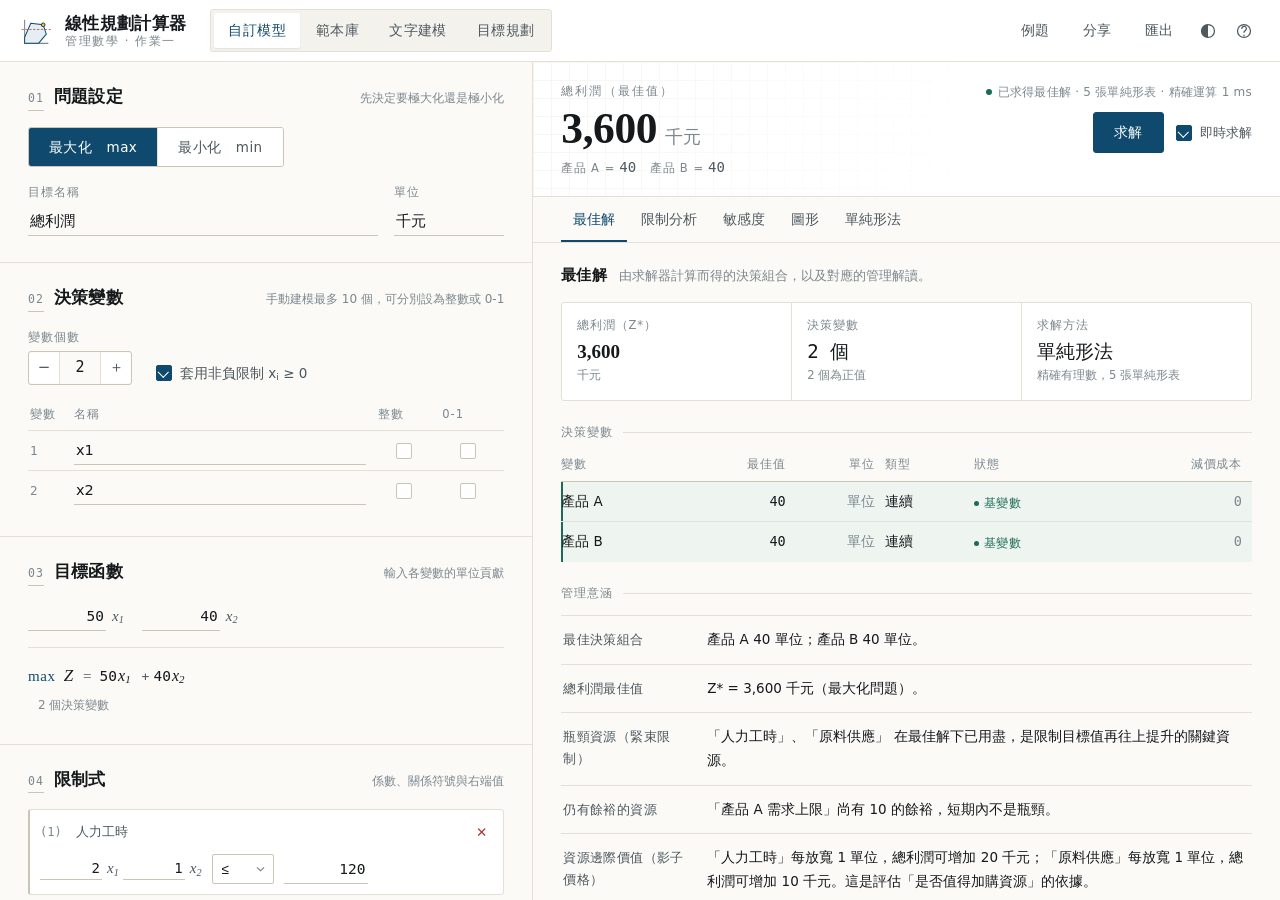
==== commit f1bea2b5: "新增目標規劃分頁" ====
--- a/index.html
+++ b/index.html
@@ -4,7 +4,7 @@
 <meta charset="utf-8">
 <meta name="viewport" content="width=device-width, initial-scale=1">
 <title>線性規劃計算器 · 管理數學作業</title>
-<meta name="description" content="可直接在瀏覽器使用的線性規劃計算器：建立模型、精確求解、影子價格與敏感度分析、可行區域圖形、單純形法逐步教學。">
+<meta name="description" content="可直接在瀏覽器使用的線性規劃計算器：建立模型、精確求解、影子價格與敏感度分析、可行區域圖形、單純形法逐步教學，並支援多目標的目標規劃（Goal Programming）。">
 <link rel="stylesheet" href="assets/css/app.css">
 </head>
 <body>
@@ -29,6 +29,7 @@
     <button type="button" role="tab" id="tab-model" aria-controls="panel-model" aria-selected="true" data-mode="model">自訂模型</button>
     <button type="button" role="tab" id="tab-library" aria-controls="panel-library" aria-selected="false" data-mode="library">範本庫</button>
     <button type="button" role="tab" id="tab-text" aria-controls="panel-text" aria-selected="false" data-mode="text">文字建模</button>
+    <button type="button" role="tab" id="tab-goal" aria-controls="panel-goal" aria-selected="false" data-mode="goal">目標規劃</button>
   </nav>
 
   <div class="topbar-actions">
@@ -221,6 +222,9 @@
         <div id="nl-result"></div>
       </section>
     </div>
+
+    <!-- 模式四：目標規劃（多目標求解），內容由 goalui.js 產生 -->
+    <div class="panel" id="panel-goal" role="tabpanel" aria-labelledby="tab-goal" hidden></div>
   </section>
 
   <!-- ───────────── 右：結果 ───────────── -->
@@ -253,6 +257,29 @@
     </div>
 
     <div class="result-body" id="result-body" role="tabpanel" tabindex="-1" aria-live="polite"></div>
+
+    <!-- 目標規劃的結果（僅在「目標規劃」分頁顯示） -->
+    <div class="goal-result" id="goal-result" hidden>
+      <div class="result-head">
+        <div class="verdict">
+          <div class="verdict-label" id="goal-verdict-label">最滿意解</div>
+          <div class="verdict-value" id="goal-verdict-value">—</div>
+          <div class="verdict-sub" id="goal-verdict-sub"></div>
+        </div>
+        <div class="verdict-side">
+          <div class="solve-status" id="goal-solve-status" aria-live="polite"></div>
+          <div class="verdict-actions">
+            <button type="button" class="btn btn-primary" id="goal-btn-solve">求解</button>
+          </div>
+        </div>
+      </div>
+      <div class="result-tabs" id="goal-tabs" role="tablist" aria-label="目標規劃結果檢視">
+        <button type="button" role="tab" aria-selected="true" data-gview="solution" class="is-active">最滿意解</button>
+        <button type="button" role="tab" aria-selected="false" data-gview="steps">逐層求解</button>
+        <button type="button" role="tab" aria-selected="false" data-gview="model">完整模式</button>
+      </div>
+      <div class="result-body" id="goal-result-body" role="tabpanel" tabindex="-1" aria-live="polite"></div>
+    </div>
   </section>
 </main>
 
@@ -285,10 +312,12 @@
 <script src="assets/js/fraction.js"></script>
 <script src="assets/js/solver.js"></script>
 <script src="assets/js/model.js"></script>
+<script src="assets/js/goal.js"></script>
 <script src="assets/js/recipes.js"></script>
 <script src="assets/js/parser.js"></script>
 <script src="assets/js/graph.js"></script>
 <script src="assets/js/views.js"></script>
+<script src="assets/js/goalui.js"></script>
 <script src="assets/js/app.js"></script>
 </body>
 </html>
--- a/assets/css/app.css
+++ b/assets/css/app.css
@@ -2632,3 +2632,276 @@
     break-inside: avoid;
   }
 }
+
+/* ═══════════════════════════════════════════════════════════════════════
+ * 目標規劃（Goal Programming）分頁
+ * ═══════════════════════════════════════════════════════════════════════ */
+sup {
+  font-size: 0.68em;
+  line-height: 0;
+  vertical-align: baseline;
+  position: relative;
+  top: -0.5em;
+}
+
+.goal-result {
+  flex: 1 1 auto;
+  min-height: 0;
+  display: flex;
+  flex-direction: column;
+  overflow: hidden;
+}
+
+.goal-result[hidden] {
+  display: none;
+}
+
+body.mode-goal .mobile-bar {
+  display: none;
+}
+
+.chip.is-on {
+  border-color: var(--pruss);
+  color: var(--pruss);
+  background: var(--pruss-soft);
+}
+
+.goal-legend {
+  display: grid;
+  gap: 3px;
+  font-size: 12.5px;
+  color: var(--ink-2);
+  padding: 10px 12px;
+  background: var(--sunken);
+  border-radius: var(--radius);
+  border-left: 2px solid var(--rule-strong);
+}
+
+.goal-legend b {
+  font-weight: 600;
+  color: var(--ink);
+}
+
+.goal-example-note {
+  display: inline-block;
+  margin-top: 4px;
+  color: var(--ink-3);
+}
+
+.goal-var-table td:nth-child(3),
+.goal-var-table th:nth-child(3) {
+  text-align: center;
+  width: 64px;
+}
+
+.goal-card .constraint-body {
+  padding-bottom: 6px;
+}
+
+.goal-adv {
+  margin: 0 10px 4px;
+  font-size: 12.5px;
+  color: var(--ink-3);
+}
+
+.goal-adv summary {
+  cursor: pointer;
+  padding: 3px 0;
+  list-style-position: inside;
+}
+
+.goal-adv summary:hover {
+  color: var(--pruss);
+}
+
+.goal-adv-body {
+  display: flex;
+  flex-direction: column;
+  gap: 4px;
+  padding: 4px 0 8px;
+}
+
+.goal-pen {
+  display: grid;
+  grid-template-columns: repeat(2, minmax(0, 1fr));
+  gap: 8px;
+  padding: 8px 10px 10px;
+  border-top: 1px dashed var(--rule);
+}
+
+.goal-pen-cell {
+  display: flex;
+  align-items: center;
+  flex-wrap: wrap;
+  gap: 4px 10px;
+  padding: 6px 8px;
+  border: 1px solid var(--rule);
+  border-radius: var(--radius);
+  background: var(--paper);
+  transition: border-color 0.14s ease, background-color 0.14s ease;
+}
+
+.goal-pen-cell.is-on {
+  border-color: var(--pruss);
+  background: var(--pruss-soft);
+}
+
+.goal-pen-name {
+  display: inline-flex;
+  align-items: baseline;
+  gap: 5px;
+  min-width: 62px;
+}
+
+.goal-pen-desc {
+  font-size: 11px;
+  color: var(--ink-3);
+  letter-spacing: 0.06em;
+}
+
+.goal-pen-field {
+  display: inline-flex;
+  align-items: baseline;
+  gap: 4px;
+  font-size: 11.5px;
+  color: var(--ink-3);
+}
+
+.input-pen {
+  width: 44px;
+  text-align: center;
+  font-family: var(--font-mono);
+  font-variant-numeric: tabular-nums;
+  padding: 3px 2px;
+}
+
+.goal-model-big .mathblock {
+  font-size: 17px;
+}
+
+.goal-p {
+  font-family: var(--font-serif);
+  font-style: italic;
+  color: var(--pruss);
+  margin-right: 3px;
+}
+
+.goal-result .verdict-value {
+  font-size: clamp(22px, 2.5vw, 32px);
+  display: flex;
+  flex-wrap: wrap;
+  gap: 2px 22px;
+}
+
+.goal-result .verdict-value.is-muted,
+.goal-result .verdict-value.is-error {
+  font-size: 24px;
+}
+
+.goal-xv {
+  white-space: nowrap;
+}
+
+.goal-sub-line {
+  color: var(--ink-2);
+  margin-right: 4px;
+}
+
+.goal-chip {
+  display: inline-flex;
+  align-items: center;
+  padding: 1px 9px;
+  border-radius: 999px;
+  font-size: 12px;
+  border: 1px solid var(--rule-strong);
+  font-variant-numeric: tabular-nums;
+}
+
+.goal-chip.is-met {
+  color: var(--jade);
+  border-color: var(--jade);
+  background: var(--jade-soft);
+}
+
+.goal-chip.is-miss {
+  color: var(--crimson);
+  border-color: var(--crimson);
+  background: var(--crimson-soft);
+}
+
+.data-table .goal-row-miss td {
+  background: color-mix(in srgb, var(--crimson-soft) 45%, transparent);
+}
+
+.data-table .goal-row-miss td:first-child {
+  box-shadow: inset 2px 0 0 var(--crimson);
+}
+
+.goal-steps {
+  list-style: none;
+  margin: 0 0 4px;
+  padding: 0;
+  display: grid;
+  gap: 10px;
+}
+
+.goal-step {
+  display: grid;
+  grid-template-columns: 78px minmax(0, 1fr);
+  gap: 12px;
+  padding: 12px 14px;
+  border: 1px solid var(--rule);
+  border-left: 2px solid var(--pruss);
+  border-radius: var(--radius);
+  background: var(--panel);
+}
+
+.goal-step-no {
+  font-size: 12px;
+  color: var(--ink-3);
+  letter-spacing: 0.06em;
+  padding-top: 2px;
+}
+
+.goal-step-title {
+  font-family: var(--font-serif);
+  font-weight: 700;
+  font-size: 15px;
+  margin-bottom: 4px;
+}
+
+.goal-step-line {
+  font-size: 13px;
+  color: var(--ink-2);
+  line-height: 1.7;
+}
+
+.goal-step-line.muted {
+  color: var(--ink-3);
+}
+
+.goal-step-line code,
+.callout code {
+  font-family: var(--font-mono);
+  font-size: 12.5px;
+  background: var(--sunken);
+  padding: 1px 6px;
+  border-radius: 2px;
+  color: var(--ink);
+}
+
+.goal-error-list {
+  margin: 6px 0 0;
+  padding-left: 18px;
+}
+
+@media (max-width: 900px) {
+  .goal-pen {
+    grid-template-columns: minmax(0, 1fr);
+  }
+
+  .goal-step {
+    grid-template-columns: minmax(0, 1fr);
+    gap: 4px;
+  }
+}
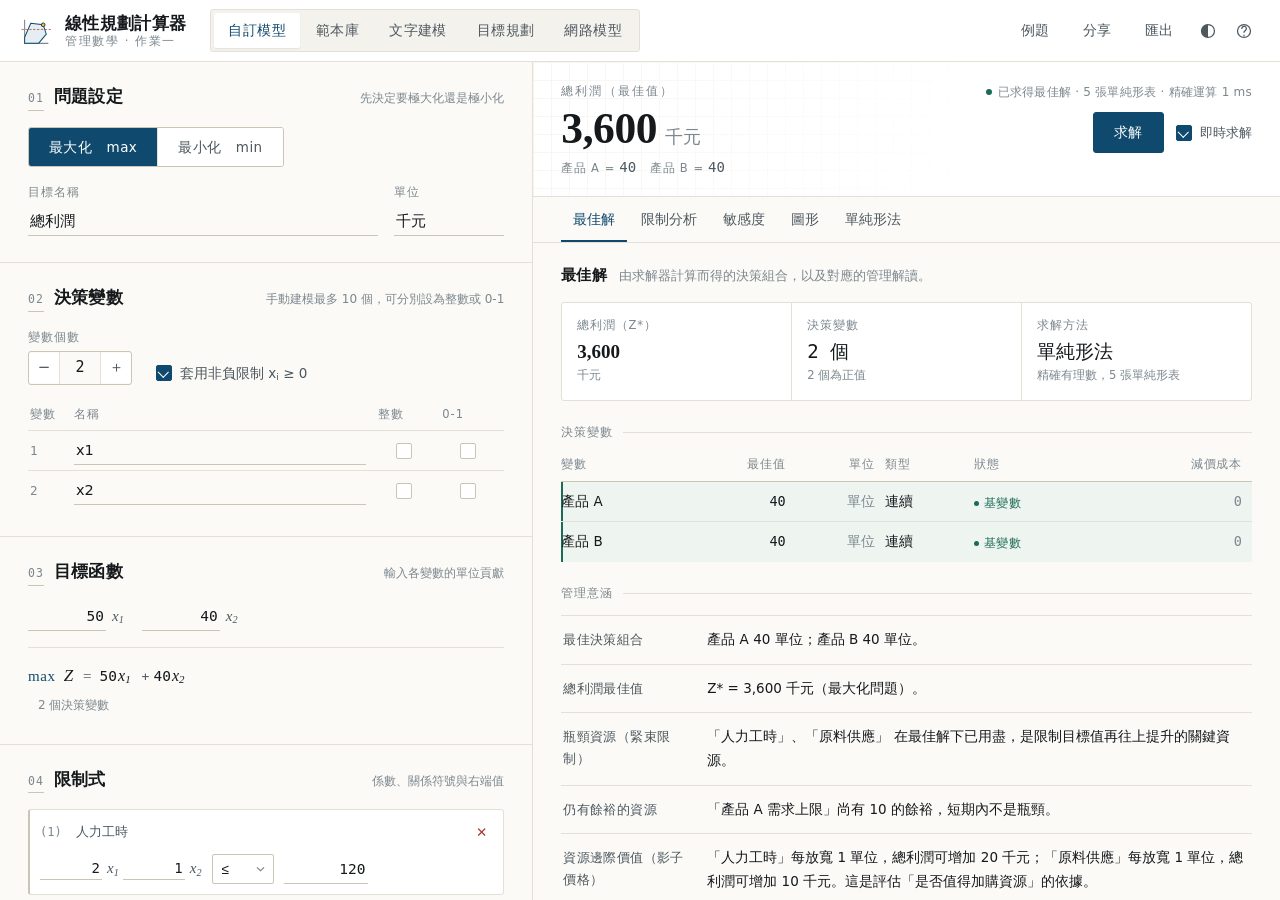
==== commit fcdd94c8: "新增網路模型（轉運、最短路徑、最大流量）" ====
--- a/index.html
+++ b/index.html
@@ -4,7 +4,7 @@
 <meta charset="utf-8">
 <meta name="viewport" content="width=device-width, initial-scale=1">
 <title>線性規劃計算器 · 管理數學作業</title>
-<meta name="description" content="可直接在瀏覽器使用的線性規劃計算器：建立模型、精確求解、影子價格與敏感度分析、可行區域圖形、單純形法逐步教學，並支援多目標的目標規劃（Goal Programming）。">
+<meta name="description" content="可直接在瀏覽器使用的線性規劃計算器：建立模型、精確求解、影子價格與敏感度分析、可行區域圖形、單純形法逐步教學，並支援多目標的目標規劃（Goal Programming）與網路模型（轉運、最短路徑、最大流量）。">
 <link rel="stylesheet" href="assets/css/app.css">
 </head>
 <body>
@@ -30,6 +30,7 @@
     <button type="button" role="tab" id="tab-library" aria-controls="panel-library" aria-selected="false" data-mode="library">範本庫</button>
     <button type="button" role="tab" id="tab-text" aria-controls="panel-text" aria-selected="false" data-mode="text">文字建模</button>
     <button type="button" role="tab" id="tab-goal" aria-controls="panel-goal" aria-selected="false" data-mode="goal">目標規劃</button>
+    <button type="button" role="tab" id="tab-network" aria-controls="panel-network" aria-selected="false" data-mode="network">網路模型</button>
   </nav>
 
   <div class="topbar-actions">
@@ -206,6 +207,9 @@
             <button type="button" class="chip" data-sample="production">生產組合</button>
             <button type="button" class="chip" data-sample="diet">飼料配方</button>
             <button type="button" class="chip" data-sample="shorthand">速記格式</button>
+            <button type="button" class="chip" data-sample="shortest">最短路徑</button>
+            <button type="button" class="chip" data-sample="maxflow">最大流量</button>
+            <button type="button" class="chip" data-sample="transship">轉運問題</button>
           </div>
           <div class="field-row">
             <button type="button" class="btn btn-primary" id="nl-parse">解析並建立模型</button>
@@ -225,6 +229,7 @@
 
     <!-- 模式四：目標規劃（多目標求解），內容由 goalui.js 產生 -->
     <div class="panel" id="panel-goal" role="tabpanel" aria-labelledby="tab-goal" hidden></div>
+    <div class="panel" id="panel-network" role="tabpanel" aria-labelledby="tab-network" hidden></div>
   </section>
 
   <!-- ───────────── 右：結果 ───────────── -->
@@ -279,6 +284,29 @@
         <button type="button" role="tab" aria-selected="false" data-gview="model">完整模式</button>
       </div>
       <div class="result-body" id="goal-result-body" role="tabpanel" tabindex="-1" aria-live="polite"></div>
+    </div>
+
+    <!-- 網路模型的結果（僅在「網路模型」分頁顯示） -->
+    <div class="goal-result net-result" id="net-result" hidden>
+      <div class="result-head">
+        <div class="verdict">
+          <div class="verdict-label" id="net-verdict-label">網路模型</div>
+          <div class="verdict-value" id="net-verdict-value">—</div>
+          <div class="verdict-sub" id="net-verdict-sub"></div>
+        </div>
+        <div class="verdict-side">
+          <div class="solve-status" id="net-solve-status" aria-live="polite"></div>
+          <div class="verdict-actions">
+            <button type="button" class="btn btn-primary" id="net-btn-solve">求解</button>
+          </div>
+        </div>
+      </div>
+      <div class="result-tabs" id="net-tabs" role="tablist" aria-label="網路模型結果檢視">
+        <button type="button" role="tab" aria-selected="true" data-nview="solution" class="is-active">結果與網路圖</button>
+        <button type="button" role="tab" aria-selected="false" data-nview="steps">建模步驟</button>
+        <button type="button" role="tab" aria-selected="false" data-nview="model">完整模型</button>
+      </div>
+      <div class="result-body" id="net-result-body" role="tabpanel" tabindex="-1" aria-live="polite"></div>
     </div>
   </section>
 </main>
@@ -313,11 +341,13 @@
 <script src="assets/js/solver.js"></script>
 <script src="assets/js/model.js"></script>
 <script src="assets/js/goal.js"></script>
+<script src="assets/js/network.js"></script>
 <script src="assets/js/recipes.js"></script>
 <script src="assets/js/parser.js"></script>
 <script src="assets/js/graph.js"></script>
 <script src="assets/js/views.js"></script>
 <script src="assets/js/goalui.js"></script>
+<script src="assets/js/networkui.js"></script>
 <script src="assets/js/app.js"></script>
 </body>
 </html>
--- a/assets/css/app.css
+++ b/assets/css/app.css
@@ -2905,3 +2905,290 @@
     gap: 4px;
   }
 }
+
+/* ═══════════════════════════════════════════════════════════════════════
+ * 網路模型（轉運／最短路徑／最大流量）分頁
+ * ═══════════════════════════════════════════════════════════════════════ */
+.visually-hidden {
+  position: absolute;
+  width: 1px;
+  height: 1px;
+  padding: 0;
+  margin: -1px;
+  overflow: hidden;
+  clip: rect(0, 0, 0, 0);
+  white-space: nowrap;
+  border: 0;
+}
+
+body.mode-network .mobile-bar {
+  display: none;
+}
+
+.net-result .verdict-value {
+  display: block;
+  font-size: clamp(28px, 3vw, 40px);
+}
+
+.verdict-unit {
+  font-size: 0.42em;
+  font-family: var(--font-sans);
+  font-weight: 400;
+  color: var(--ink-3);
+  margin-left: 8px;
+}
+
+.net-type {
+  flex-wrap: wrap;
+}
+
+.net-type-hint {
+  margin: 0;
+  font-size: 13px;
+  color: var(--ink-2);
+}
+
+.net-unit-field {
+  flex: 0 1 140px;
+}
+
+.net-endpoints {
+  margin-top: 4px;
+}
+
+.net-node-table td,
+.net-arc-table td {
+  vertical-align: middle;
+}
+
+.net-node-table .select,
+.net-arc-table .select {
+  width: 100%;
+  min-width: 84px;
+}
+
+.net-arc-table .input-num,
+.net-node-table .input-num {
+  width: 100%;
+  min-width: 64px;
+}
+
+.net-node-index {
+  color: var(--ink-3);
+  font-family: var(--font-mono);
+  font-size: 12px;
+}
+
+.net-arrow {
+  color: var(--ink-3);
+  text-align: center;
+  padding: 0 2px;
+}
+
+.net-model-size {
+  margin: 10px 0 0;
+  font-size: 12px;
+  color: var(--ink-3);
+}
+
+/* 網路圖 */
+.net-figure {
+  margin: 0 0 18px;
+  border: 1px solid var(--rule);
+  border-radius: var(--radius-lg);
+  background: var(--panel);
+  padding: 10px 10px 8px;
+}
+
+.net-svg {
+  display: block;
+  width: 100%;
+  height: auto;
+  max-height: 520px;
+}
+
+.net-edge path {
+  fill: none;
+  stroke: var(--rule-strong);
+  stroke-width: 1.4;
+}
+
+.net-edge.is-on path {
+  stroke: var(--pruss);
+  stroke-width: 3;
+}
+
+.net-edge.is-cut path {
+  stroke: var(--crimson);
+  stroke-dasharray: 6 3;
+}
+
+.net-arrow-head {
+  fill: var(--rule-strong);
+}
+
+.net-arrow-head.is-on {
+  fill: var(--pruss);
+}
+
+.net-edge-label {
+  font-family: var(--font-mono);
+  font-size: 11.5px;
+  fill: var(--ink-3);
+  paint-order: stroke;
+  stroke: var(--panel);
+  stroke-width: 4px;
+  stroke-linejoin: round;
+}
+
+.net-edge.is-on .net-edge-label {
+  fill: var(--pruss);
+  font-weight: 600;
+}
+
+.net-edge.is-cut .net-edge-label {
+  fill: var(--crimson);
+}
+
+.net-node circle {
+  fill: var(--panel);
+  stroke: var(--ink-2);
+  stroke-width: 1.6;
+}
+
+.net-node.net-role-supply circle {
+  fill: var(--jade-soft);
+  stroke: var(--jade);
+}
+
+.net-node.net-role-demand circle {
+  fill: var(--marker-soft);
+  stroke: var(--marker);
+}
+
+.net-node.is-source circle,
+.net-node.is-sink circle {
+  fill: var(--pruss-soft);
+  stroke: var(--pruss);
+  stroke-width: 2.4;
+}
+
+.net-node-label {
+  font-family: var(--font-sans);
+  font-size: 13px;
+  font-weight: 600;
+  fill: var(--ink);
+}
+
+.net-node-caption {
+  font-family: var(--font-sans);
+  font-size: 11.5px;
+  fill: var(--ink-2);
+  paint-order: stroke;
+  stroke: var(--panel);
+  stroke-width: 4px;
+  stroke-linejoin: round;
+}
+
+.net-legend {
+  display: flex;
+  flex-wrap: wrap;
+  gap: 6px 18px;
+  font-size: 12px;
+  color: var(--ink-3);
+  padding: 6px 4px 0;
+}
+
+.net-legend span {
+  display: inline-flex;
+  align-items: center;
+  gap: 6px;
+}
+
+.net-key {
+  width: 11px;
+  height: 11px;
+  border-radius: 50%;
+  border: 1.5px solid var(--ink-2);
+  background: var(--panel);
+}
+
+.net-key.net-role-supply {
+  background: var(--jade-soft);
+  border-color: var(--jade);
+}
+
+.net-key.net-role-demand {
+  background: var(--marker-soft);
+  border-color: var(--marker);
+}
+
+.net-key-line {
+  width: 22px;
+  height: 0;
+  border-top: 1.5px solid var(--rule-strong);
+}
+
+.net-key-line.is-on {
+  border-top: 3px solid var(--pruss);
+}
+
+.net-key-line.is-cut {
+  border-top: 2px dashed var(--crimson);
+}
+
+/* 最短路徑 */
+.net-path {
+  display: flex;
+  flex-wrap: wrap;
+  align-items: center;
+  gap: 6px;
+  margin: 4px 0 18px;
+}
+
+.net-path-node {
+  display: inline-flex;
+  align-items: center;
+  justify-content: center;
+  min-width: 34px;
+  height: 34px;
+  padding: 0 10px;
+  border-radius: 17px;
+  background: var(--pruss-soft);
+  color: var(--pruss);
+  border: 1.5px solid var(--pruss);
+  font-weight: 600;
+}
+
+.net-path-arrow {
+  color: var(--ink-3);
+}
+
+.net-step-line {
+  font-family: var(--font-serif);
+  font-size: 14.5px;
+  line-height: 1.9;
+  color: var(--ink);
+  overflow-wrap: anywhere;
+}
+
+.net-step-line b {
+  font-family: var(--font-sans);
+  font-weight: 600;
+}
+
+@media (max-width: 900px) {
+  .mode-switch {
+    overflow-x: auto;
+    scrollbar-width: none;
+  }
+
+  .mode-switch button {
+    padding: 6px 8px;
+    font-size: 13px;
+  }
+
+  .net-unit-field {
+    flex: 1 1 140px;
+  }
+}
